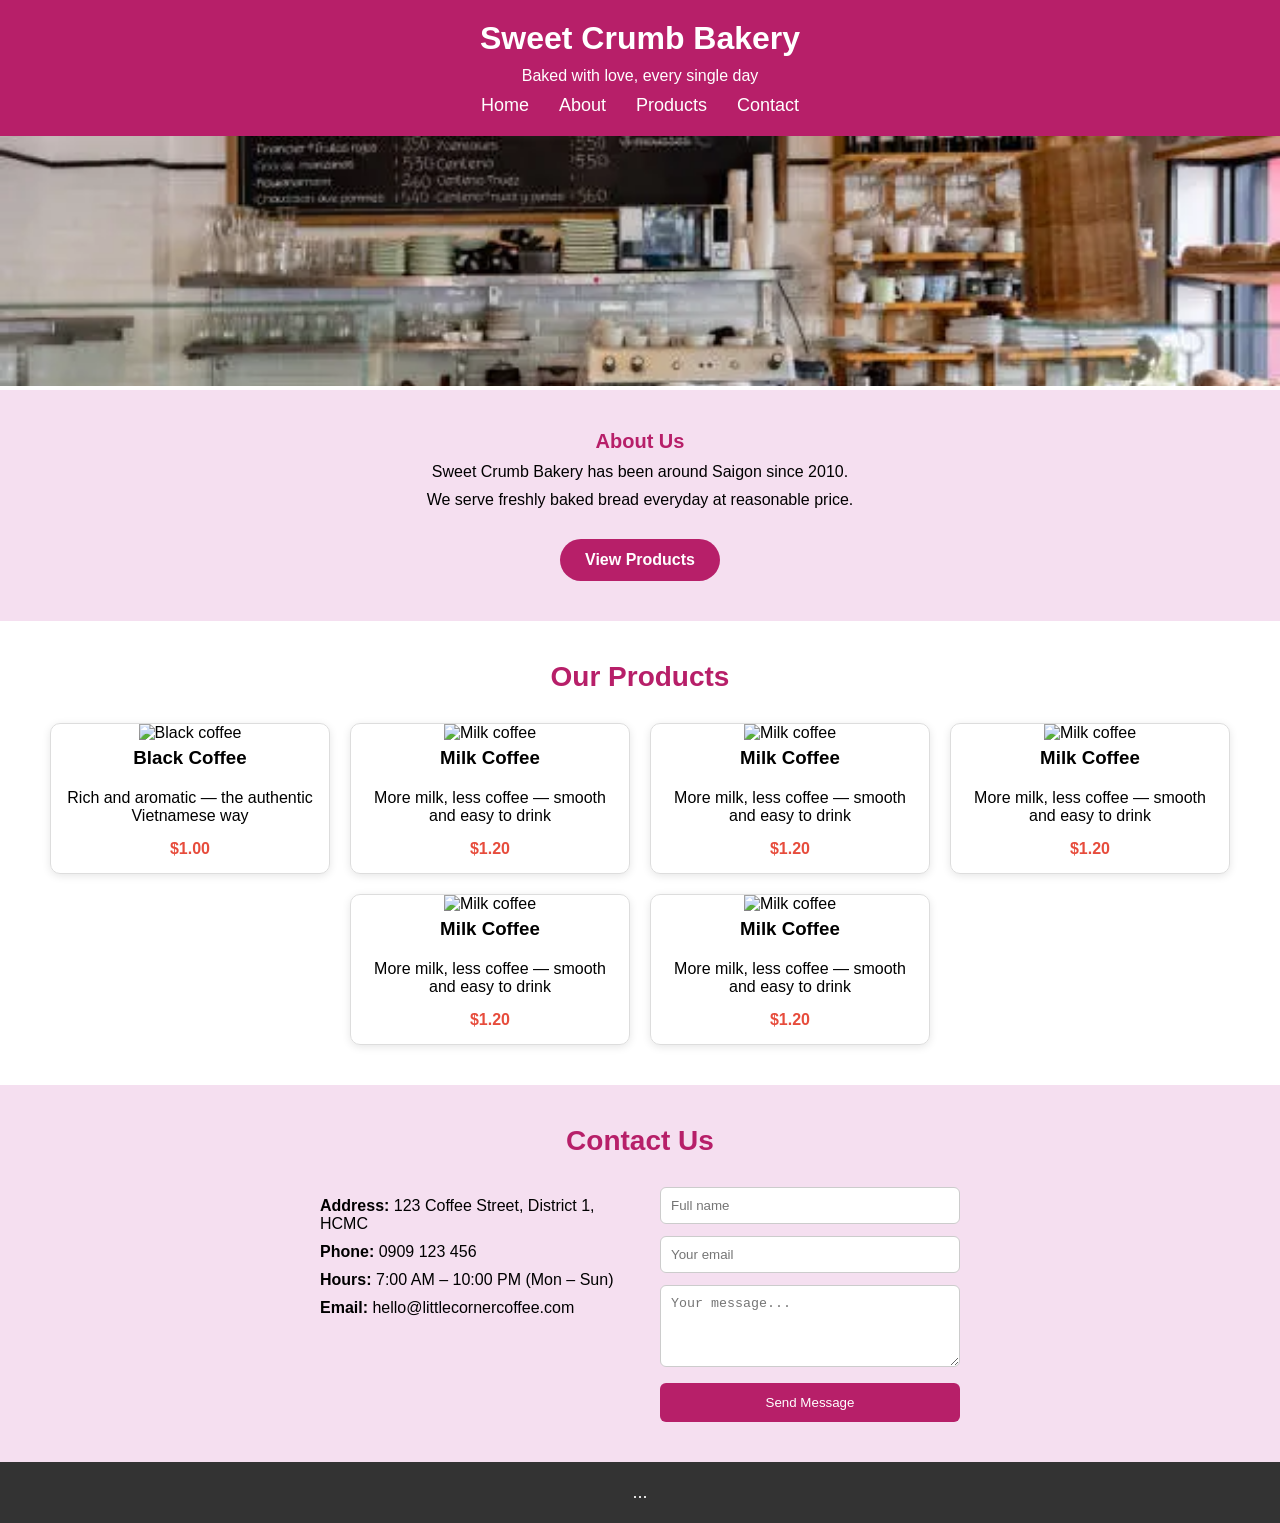
==== lesson06_css/bakery_shop/index.html @ 0507549c "write bakery webiste assginment" ====
<!DOCTYPE html>
<html lang="en">
<head>
  <meta charset="UTF-8">
  <meta name="viewport" content="width=device-width, initial-scale=1.0">
  <title>Sweet Crumb Bakery</title>
  <link rel="stylesheet" href="style.css">
</head>
<body>
  <!-- Part 1: Header & Navigation -->
  <header>
    <h1>Sweet Crumb Bakery</h1>
    <p>Baked with love, every single day</p>
    <nav>
      <ul>
        <li><a href="#home">Home</a></li>
        <li><a href="#about">About</a></li>
        <li><a href="#products">Products</a></li>
        <li><a href="#contact">Contact</a></li>
      </ul>
    </nav>
  </header>
  <!-- Part 2: Banner & About -->
  <section id="about">
    <div class="banner">
      <img src="images/bakery.jpg" alt="Coffee shop photo">
    </div>
    <div class="about-content">
      <h2>About Us</h2>
      <p>Sweet Crumb Bakery has been around Saigon since 2010.</p>
      <p>We serve freshly baked bread everyday at reasonable price.</p>
      <a href="#products" class="btn">View Products</a>
    </div>
  </section>
  <!-- Part 3: Products -->
  <section id="products">
    <h2>Our Products</h2>
    <div class="menu-grid">
      <div class="card">
        <img src="images/coffee_black.jpg" alt="Black coffee">
        <h3>Black Coffee</h3>
        <p>Rich and aromatic — the authentic Vietnamese way</p>
        <span class="price">$1.00</span>
      </div>
      <div class="card">
        <img src="images/coffee_black.jpg" alt="Milk coffee">
        <h3>Milk Coffee</h3>
        <p>More milk, less coffee — smooth and easy to drink</p>
        <span class="price">$1.20</span>
      </div>
      <div class="card">
        <img src="images/coffee_black.jpg" alt="Milk coffee">
        <h3>Milk Coffee</h3>
        <p>More milk, less coffee — smooth and easy to drink</p>
        <span class="price">$1.20</span>
      </div>
      <div class="card">
        <img src="images/coffee_black.jpg" alt="Milk coffee">
        <h3>Milk Coffee</h3>
        <p>More milk, less coffee — smooth and easy to drink</p>
        <span class="price">$1.20</span>
      </div>
      <div class="card">
        <img src="images/coffee_black.jpg" alt="Milk coffee">
        <h3>Milk Coffee</h3>
        <p>More milk, less coffee — smooth and easy to drink</p>
        <span class="price">$1.20</span>
      </div>
      <div class="card">
        <img src="images/coffee_black.jpg" alt="Milk coffee">
        <h3>Milk Coffee</h3>
        <p>More milk, less coffee — smooth and easy to drink</p>
        <span class="price">$1.20</span>
      </div>
    <!-- add 4 more cards, same pattern -->
    </div>
  </section>
  <!-- Part 4: Contact & Footer -->
  <section id="contact">
    <h2>Contact Us</h2>
    <div class="contact-wrapper">
      <div class="contact-info">
        <p><strong>Address:</strong> 123 Coffee Street, District 1, HCMC</p>
        <p><strong>Phone:</strong> 0909 123 456</p>
        <p><strong>Hours:</strong> 7:00 AM – 10:00 PM (Mon – Sun)</p>
        <p><strong>Email:</strong> hello@littlecornercoffee.com</p>
      </div>
      <div class="contact-form">
        <input type="text" placeholder="Full name">
        <input type="email" placeholder="Your email">
        <textarea placeholder="Your message..." rows="4"></textarea>
        <button type="button">Send Message</button>
      </div>
    </div>
  </section>
  <footer>...</footer>
</body>
</html>
---- lesson06_css/bakery_shop/style.css ----
* {
  margin: 0;
  padding: 0;
  box-sizing: border-box;
}

body {
  font-family: Arial, Helvetica, sans-serif;
}

/* Part 1 */
header {
  background-color: #b71f69;
  color: white;
  text-align: center;
  padding: 20px;
}

nav ul {
  list-style-type: none;
  display: flex;
  justify-content: center;
  gap: 30px;
}

nav ul li a {
  text-decoration: none;
  color: white;
  font-size: 18px;
  transition: ease 0.25s;
}

nav ul li a:hover {
  color: #e99ff1;
}

p {
  margin: 10px 0px;
}

/* Part 2 */
.banner img {
  width: 100%;
  height: 250px;
  object-fit: cover;
}

.about-content {
  background-color: #f5dff0;
  padding: 40px;
  text-align: center;
}

.about-content h2 {
  color: #b71f69;
  font-size: 20px;
}

.btn {
  display: inline-block;
  background-color: #b71f69;
  color: white;
  padding: 12px 25px;
  border-radius: 25px;
  text-decoration: none;
  font-weight: 600;
  margin-top: 20px;
  transition: ease 0.25s;
}

.btn:hover {
  background-color: #dc4b94;
}

.menu-grid {
  display: flex;
  flex-wrap: wrap;
  gap: 20px;
  justify-content: center;
}

.card img {
  width: 100%;
  height: 180px;
  object-fit: cover;
}

.card {
  width: 280px;
  border: 1px solid #ddd;
  border-radius: 10px;
  overflow: hidden;
  box-shadow: 0 2px 8px rgba(0, 0, 0, 0.1);
  transition: ease 0.25s;
}

.card:hover {
  transform: translateY(-5px);
}

.card h3, .card p {
  padding: 5px 15px;
}

.price {
  display: block;
  color: #e74c3c;
  font-weight: bold;
  padding: 0 15px 15px;
}

#products {
  padding: 40px;
  background-color: #fff;
  text-align: center;
}

#products h2 {
  color: #b71f69;
  font-size: 28px;
  margin-bottom: 30px;
}

/* Part 4 Contact and footer */
#contact {
  padding: 40px;
  background-color: #f5dff0;
  text-align: center;
}

#contact h2 {
  color: #b71f69;
  font-size: 28px;
  margin-bottom: 30px;
}

.contact-wrapper {
  display: flex;
  gap: 40px;
  justify-content: center;
  flex-wrap: wrap;
}

.contact-info, .contact-form {
  width: 300px;
  text-align: left;
}

.contact-form input, .contact-form textarea {
  width: 100%;
  padding: 10px;
  margin-bottom: 12px;
  border: 1px solid #ccc;
  border-radius: 6px;
}

.contact-form button {
  background-color: #b71f69;
  color: white;
  padding: 12px 30px;
  border: none;
  border-radius: 6px;
  width: 100%;
  cursor: pointer;
  transition: ease 0.25s;
}

.contact-form button:hover {
  background-color: #dc4b94;
}

footer {
  background-color: #333;
  color: white;
  text-align: center;
  padding: 20px;
  font-size: 18px;
}
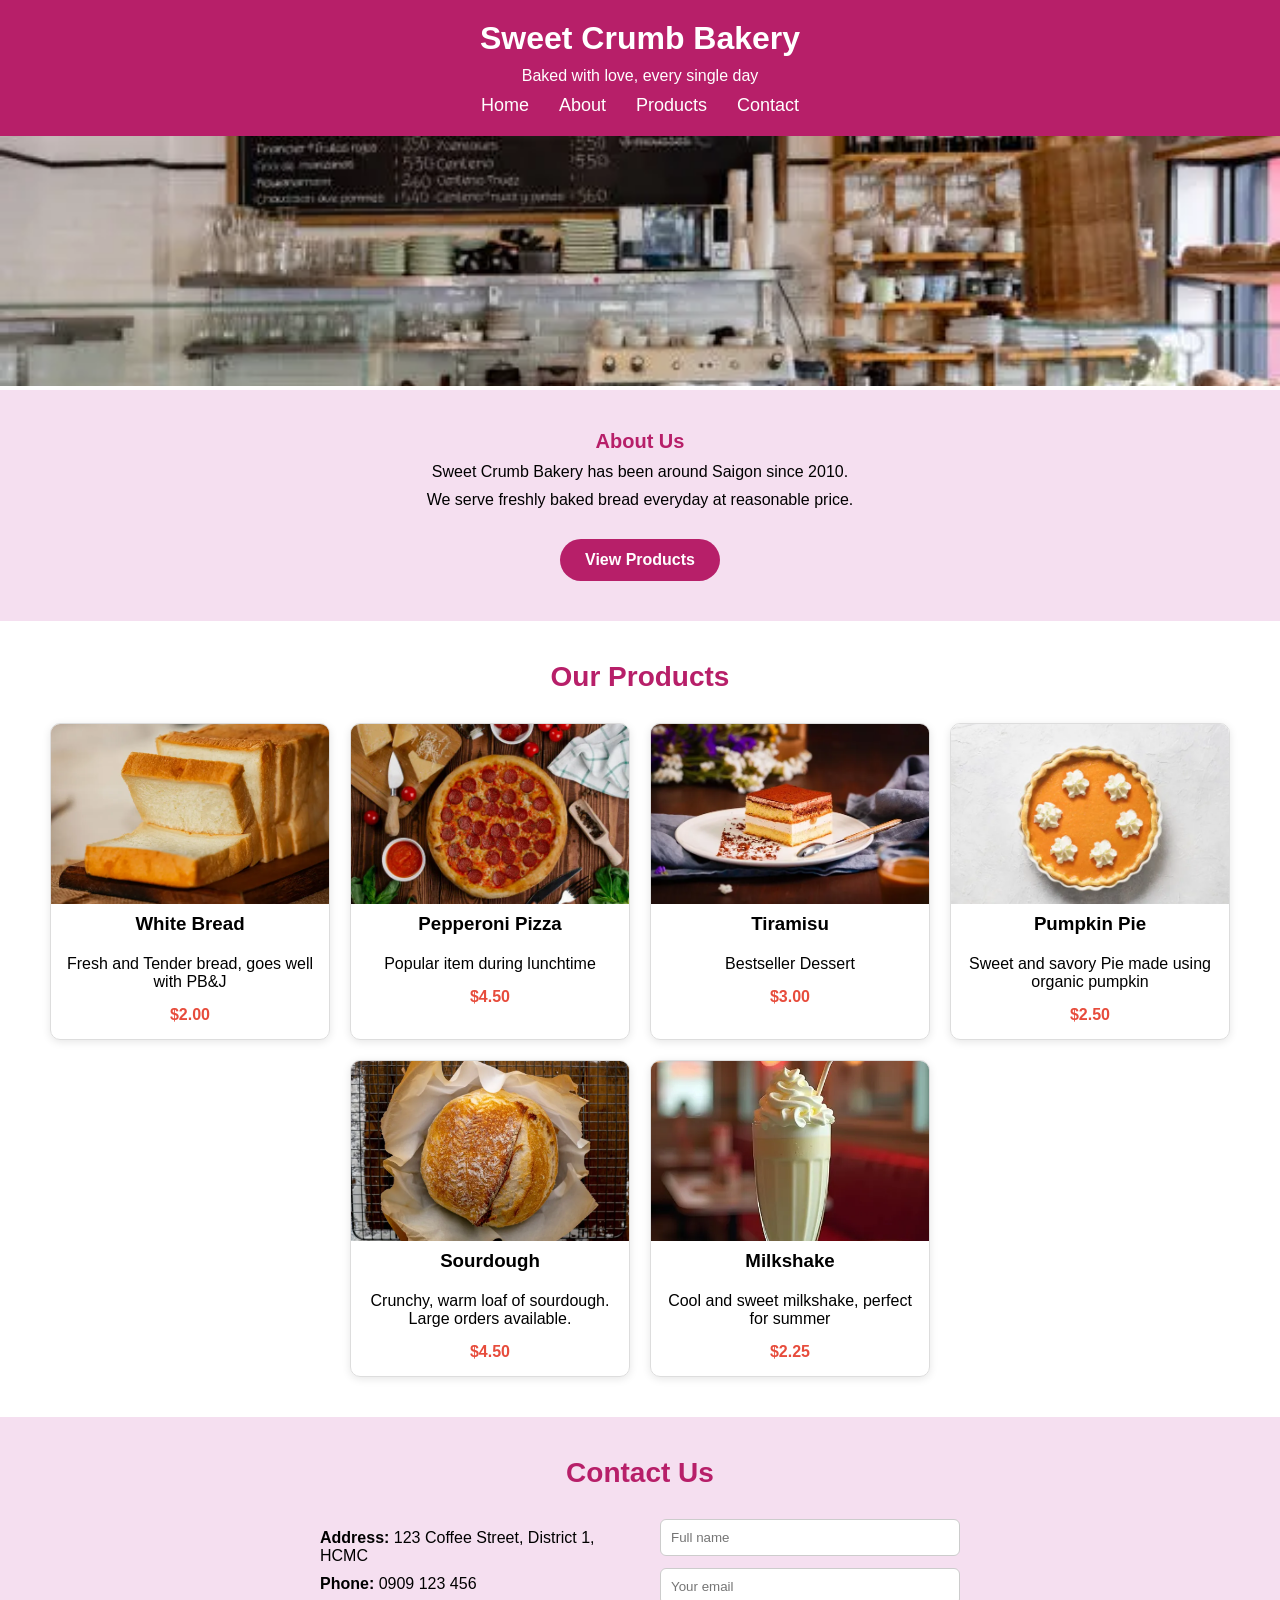
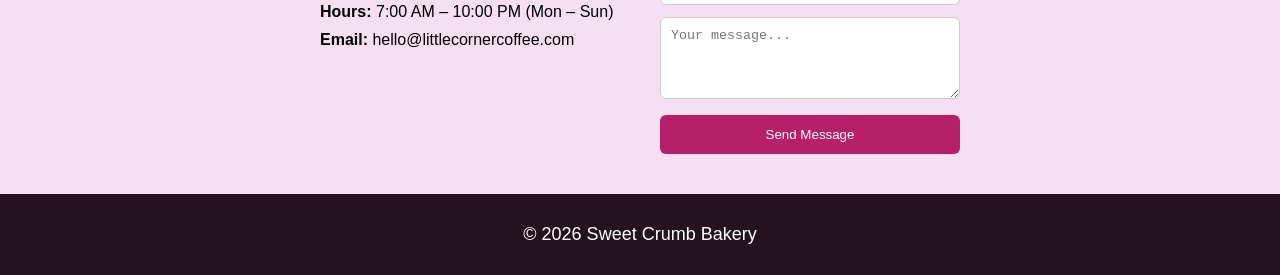
==== commit c1a4f247: "modify bakery webiste assginment" ====
--- a/lesson06_css/bakery_shop/index.html
+++ b/lesson06_css/bakery_shop/index.html
@@ -37,40 +37,40 @@
     <h2>Our Products</h2>
     <div class="menu-grid">
       <div class="card">
-        <img src="images/coffee_black.jpg" alt="Black coffee">
-        <h3>Black Coffee</h3>
-        <p>Rich and aromatic — the authentic Vietnamese way</p>
-        <span class="price">$1.00</span>
+        <img src="images/bread.png" alt="Bread">
+        <h3>White Bread</h3>
+        <p>Fresh and Tender bread, goes well with PB&J</p>
+        <span class="price">$2.00</span>
       </div>
       <div class="card">
-        <img src="images/coffee_black.jpg" alt="Milk coffee">
-        <h3>Milk Coffee</h3>
-        <p>More milk, less coffee — smooth and easy to drink</p>
-        <span class="price">$1.20</span>
+        <img src="images/pizza.png" alt="Pizza">
+        <h3>Pepperoni Pizza</h3>
+        <p>Popular item during lunchtime</p>
+        <span class="price">$4.50</span>
       </div>
       <div class="card">
-        <img src="images/coffee_black.jpg" alt="Milk coffee">
-        <h3>Milk Coffee</h3>
-        <p>More milk, less coffee — smooth and easy to drink</p>
-        <span class="price">$1.20</span>
+        <img src="images/tiramisu.png" alt="Tiramisu">
+        <h3>Tiramisu</h3>
+        <p>Bestseller Dessert</p>
+        <span class="price">$3.00</span>
       </div>
       <div class="card">
-        <img src="images/coffee_black.jpg" alt="Milk coffee">
-        <h3>Milk Coffee</h3>
-        <p>More milk, less coffee — smooth and easy to drink</p>
-        <span class="price">$1.20</span>
+        <img src="images/pumpkin_pie.png" alt="Pumpkin Pie">
+        <h3>Pumpkin Pie</h3>
+        <p>Sweet and savory Pie made using organic pumpkin</p>
+        <span class="price">$2.50</span>
       </div>
       <div class="card">
-        <img src="images/coffee_black.jpg" alt="Milk coffee">
-        <h3>Milk Coffee</h3>
-        <p>More milk, less coffee — smooth and easy to drink</p>
-        <span class="price">$1.20</span>
+        <img src="images/sourdough.png" alt="Sourdough">
+        <h3>Sourdough</h3>
+        <p>Crunchy, warm loaf of sourdough. Large orders available.</p>
+        <span class="price">$4.50</span>
       </div>
       <div class="card">
-        <img src="images/coffee_black.jpg" alt="Milk coffee">
-        <h3>Milk Coffee</h3>
-        <p>More milk, less coffee — smooth and easy to drink</p>
-        <span class="price">$1.20</span>
+        <img src="images/milkshake.png" alt="milkshake">
+        <h3>Milkshake</h3>
+        <p>Cool and sweet milkshake, perfect for summer</p>
+        <span class="price">$2.25</span>
       </div>
     <!-- add 4 more cards, same pattern -->
     </div>
@@ -93,6 +93,8 @@
       </div>
     </div>
   </section>
-  <footer>...</footer>
+  <footer>
+    <p>&copy; 2026 Sweet Crumb Bakery</p>
+  </footer>
 </body>
 </html>
--- a/lesson06_css/bakery_shop/style.css
+++ b/lesson06_css/bakery_shop/style.css
@@ -170,7 +170,7 @@
 }
 
 footer {
-  background-color: #333;
+  background-color: #24131f;
   color: white;
   text-align: center;
   padding: 20px;
